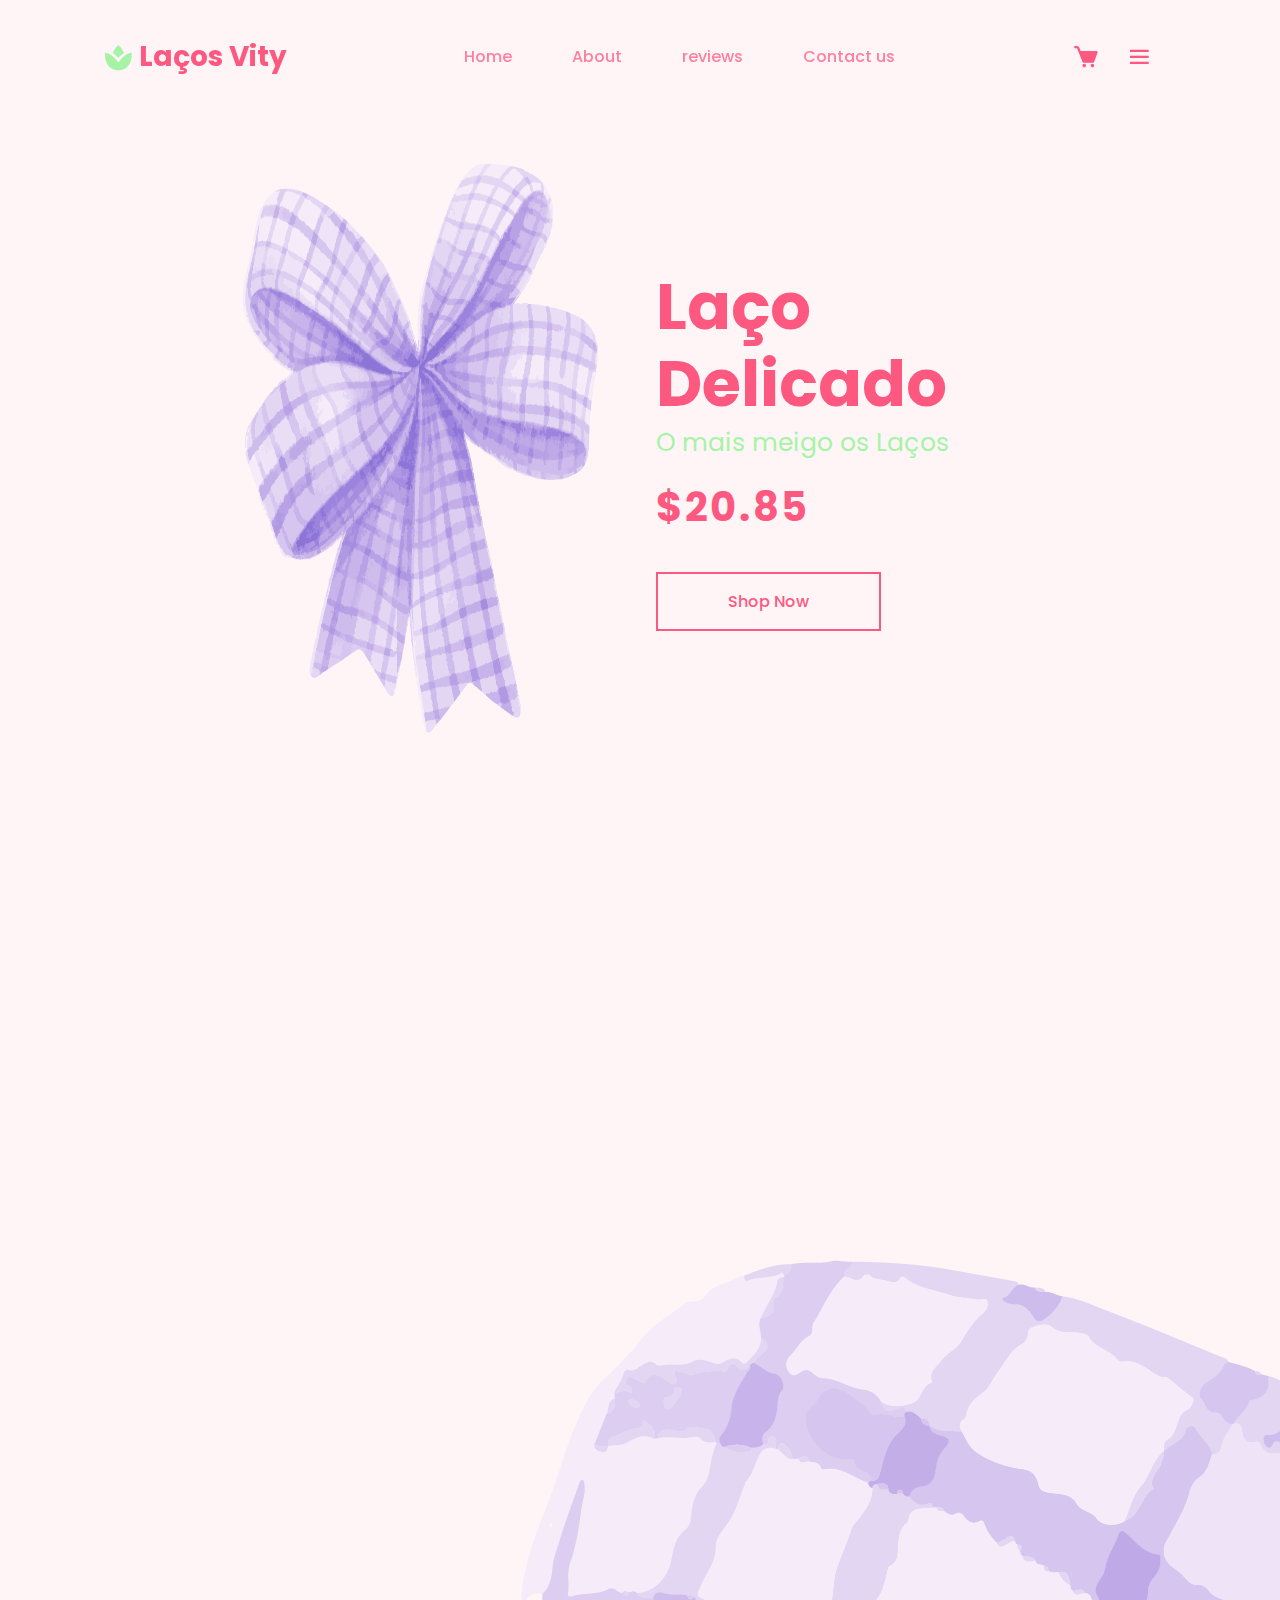
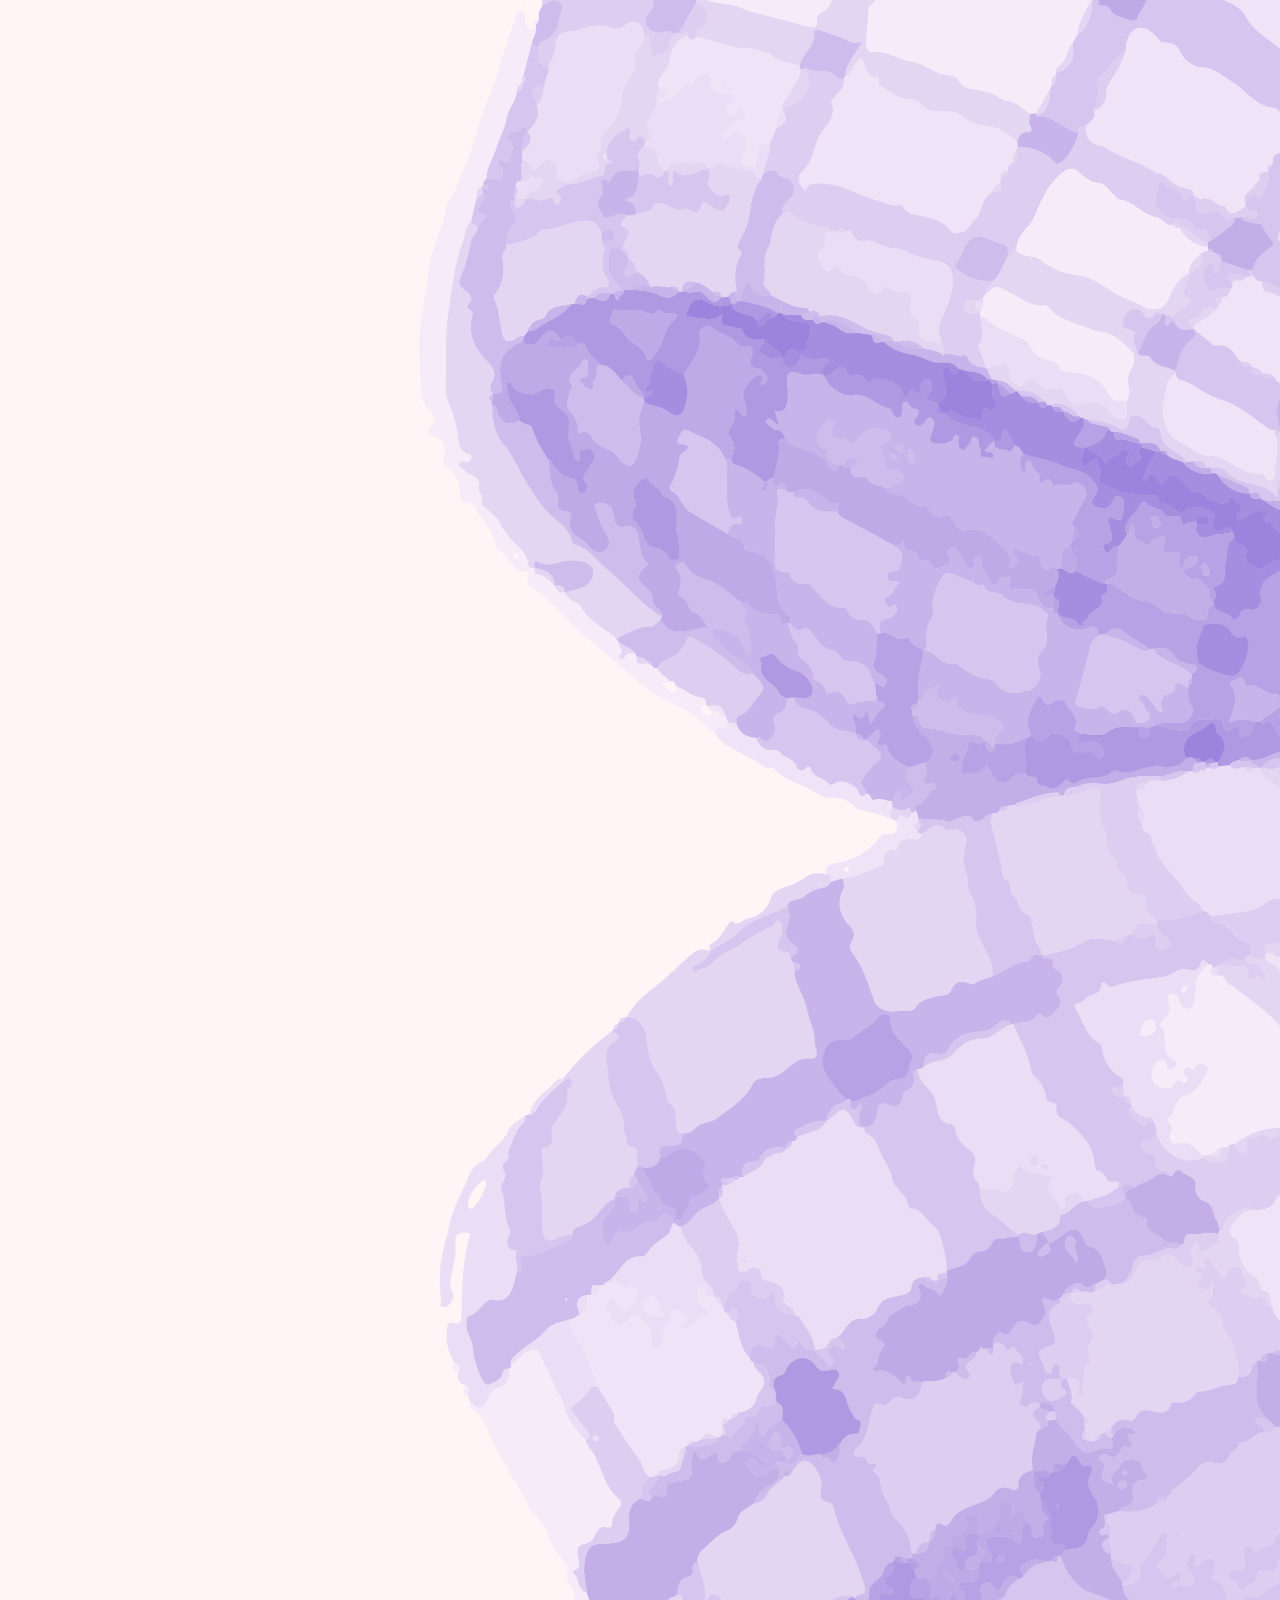
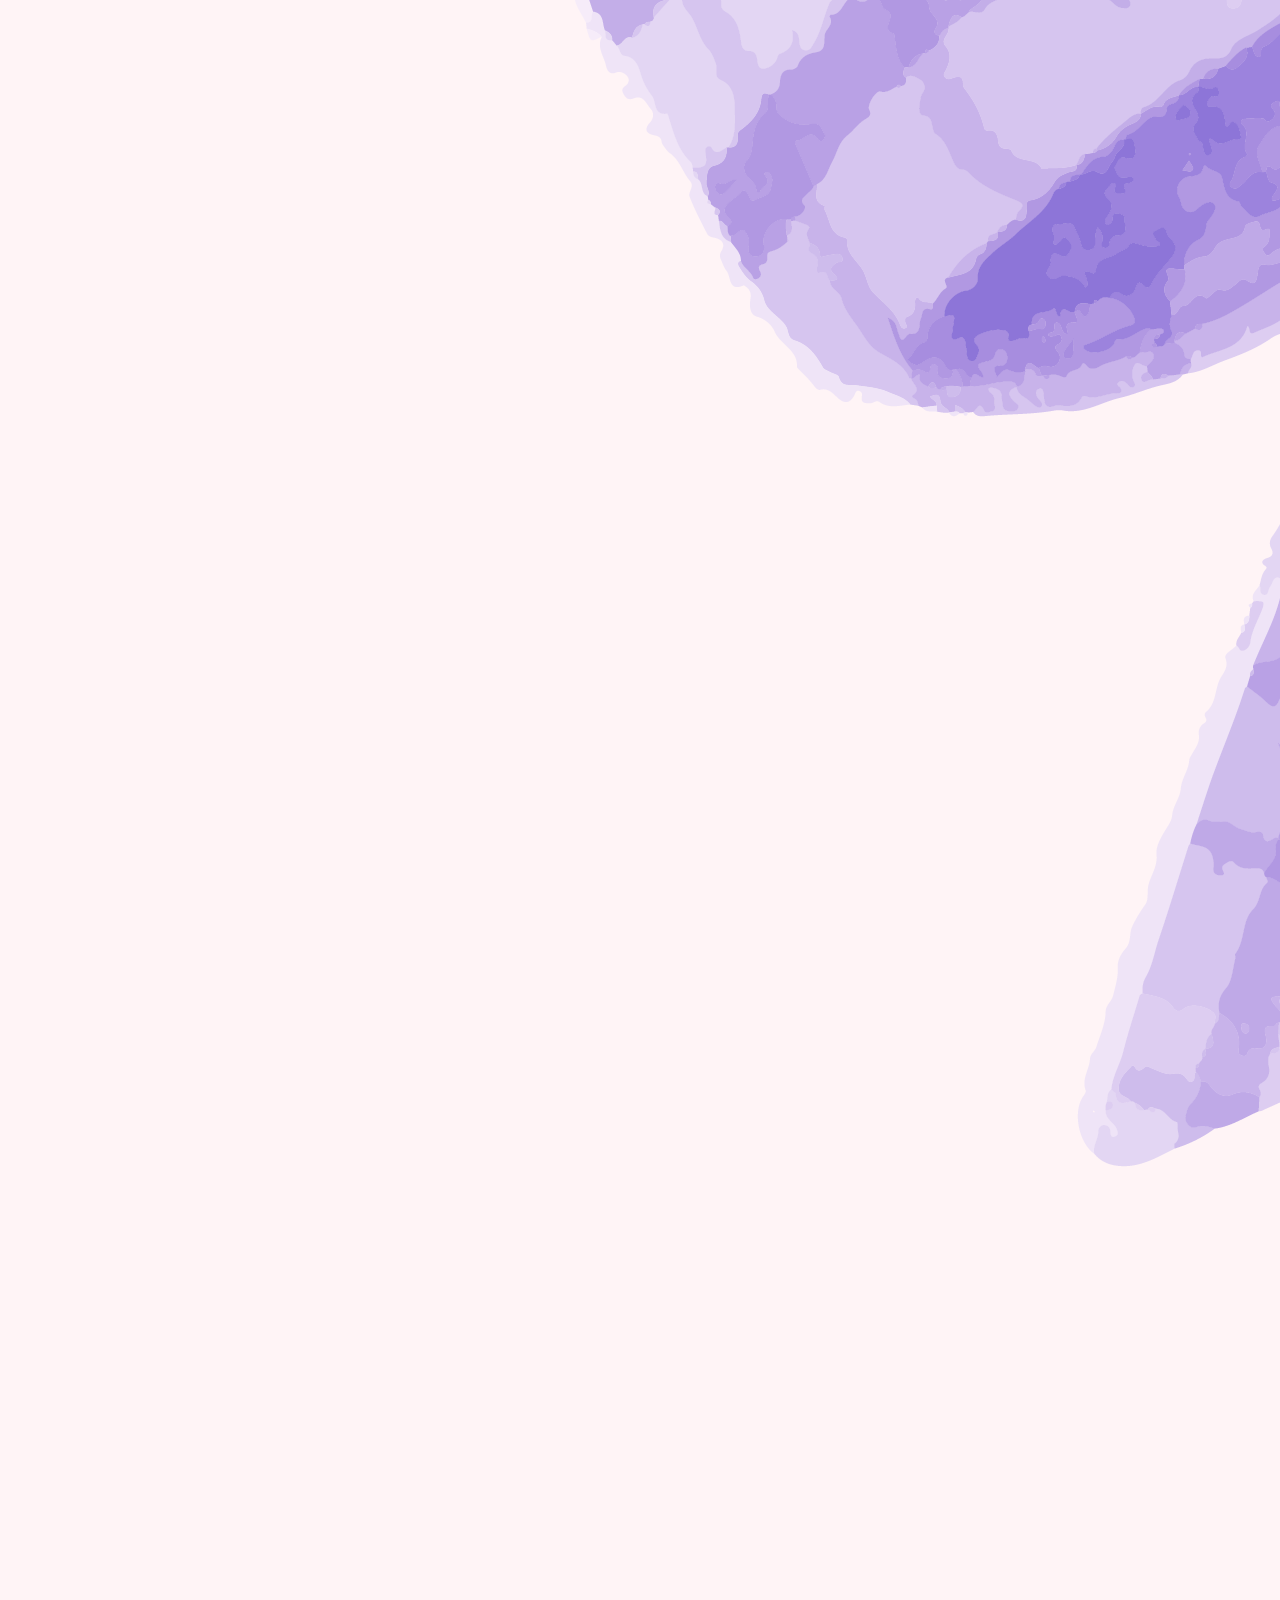
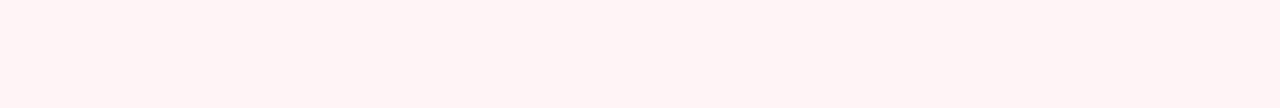
==== index.html @ 91f308d1 "vs1" ====
<!DOCTYPE html>
<html lang="en">
<head>
    <meta charset="UTF-8">
    <meta name="viewport" content="width=device-width, initial-scale=1.0">
    <link rel="stylesheet"
     href="https://cdn.jsdelivr.net/npm/boxicons@latest/css/boxicons.min.css">
    <link rel="stylesheet"
    href="https://unpkg.com/boxicons@latest/css/boxicons.min.css">
    <link rel="preconnect" href="https://fonts.googleapis.com">
    <link rel="preconnect" href="https://fonts.gstatic.com" crossorigin>
    <link href="https://fonts.googleapis.com/css2?family=Poppins:wght@300;400;500;600&display=swap" rel="stylesheet">
    <link rel="stylesheet" href="style.css">
    <title>Laços da Vity</title>
</head>
<body>
    <header> 
        <a href="#"  class="logo"><i class='bx bxs-spa'></i> Laços Vity </a>

        <ul class="navigation">
            <li><a href="#home">Home</a></li>
            <li><a href="#about">About</a></li>
            <li><a href="#services">reviews</a></li>
            <li><a href="#contact">Contact us</a></li>
        </ul>

        <div class="header-icons">
            <i class='bx bxs-cart'></i>
            <div id="menu"><i class='bx bx-menu' ></i></div>
        </div>
    </header>

    <section class="home">
        <div class="home-img">
            <img src="laço1.png" class="one">
        </div>

        <div class="home-text">
            <h1>Laço<br> Delicado</h1>
            <h5>O mais meigo os Laços</h5>
            <h3>$20.85</h3>
            <a href="#" class="btn">Shop Now</a>
        </div>
    </section>

    <div class="main">
    <div class="row">
        <li><img src="laço1.png" onclick="slider('')"></li>
    </div>
    </div>
    
</body>
</html>
---- style.css ----
*{
    margin: 0;
    padding: 0;
    box-sizing: border-box;
    font-family: 'poppins', sans-serif;
    text-decoration: none;
    list-style: none;
}

:root{
    --bg-color:var(--bgcolor) #FFF4F6;
    --tex-color: #FD587F;
    --main-color: #A5F4A6;
    --other-color: #FF809E;
    --h1-font: 4rem;
    --p-font: 1rem;

}

body{
    background-color: #fff4f6;
    color: var(--tex-color);
}

header{
    position: fixed;
    width: 100%;
    top: 0;
    right: 0;
    z-index: 1000;
    display: flex;
    align-items: center;
    justify-content: space-between;
    padding: 30px 8%;
}

.logo{
    display: flex;
    align-items: center;
    color: var(--tex-color);
    font-size: 28px;
    font-weight: bold;
}

.logo i{
    color: var(--main-color);
    font-size: 32px;
    margin-right: 5px;
}

.navigation{
    display: flex;
}

.navigation a{
    color: var(--other-color);
    font-size: var(--p-font);
    font-weight: 500;
    margin: 0 30px;
    transition: a .55s ease;
}

.navigation a:hover{
    color: var(--main-color);
}

.header-icons{
    display: flex;
    align-items: center;
}

#menu{
    font-size: 35px;
    color: var(--tex-color);
    z-index: 10001;
    cursor: pointer;
}

.header-icons i{
    margin-right: 25px;
    font-size: 28px;
    cursor: pointer;
    transition: all .5s ease;
}

.header-icons i:hover{
    transform: translateY(-5px);
    color: var(--main-color);
}

.section{
    padding: 0 15%;
}

.home{
    position: relative;
    height: 100vh;
    width: 100%;
    display: grid;
    grid-template-columns: repeat(2, 1fr);
    align-items: center;
    gap: 2rem;
}

.home-img img{
    max-width: 100%;
    height: 70vh;
    width: 70%;
    margin-left: 200px;
}

.home-text h1{
    font-size: var(--h1-font);
    line-height: 1.2;
    margin-bottom: 2px;
}

.home-text h5{
    color: #A5F4A6;
    font-size: 25px;
    font-weight: 400;
    margin-bottom: 15px;
}

.home-text h3{
    font-size: 40px;
    font-weight: 700;
    letter-spacing: 2px;
    margin-bottom: 35px;
}

.btn{
    display: inline-block;
    padding: 15px 70px;
    font-size: 16px;
    font-weight: 500;
    background: transparent;
    border: solid 2px var(--tex-color);
    transition: all 0.55s ease;
    color: var(--tex-color);
}

.btn:hover{
    background: var(--tex-color);
    border: 2px solid var(--tex-color);
    color: #A5F4A6;
}
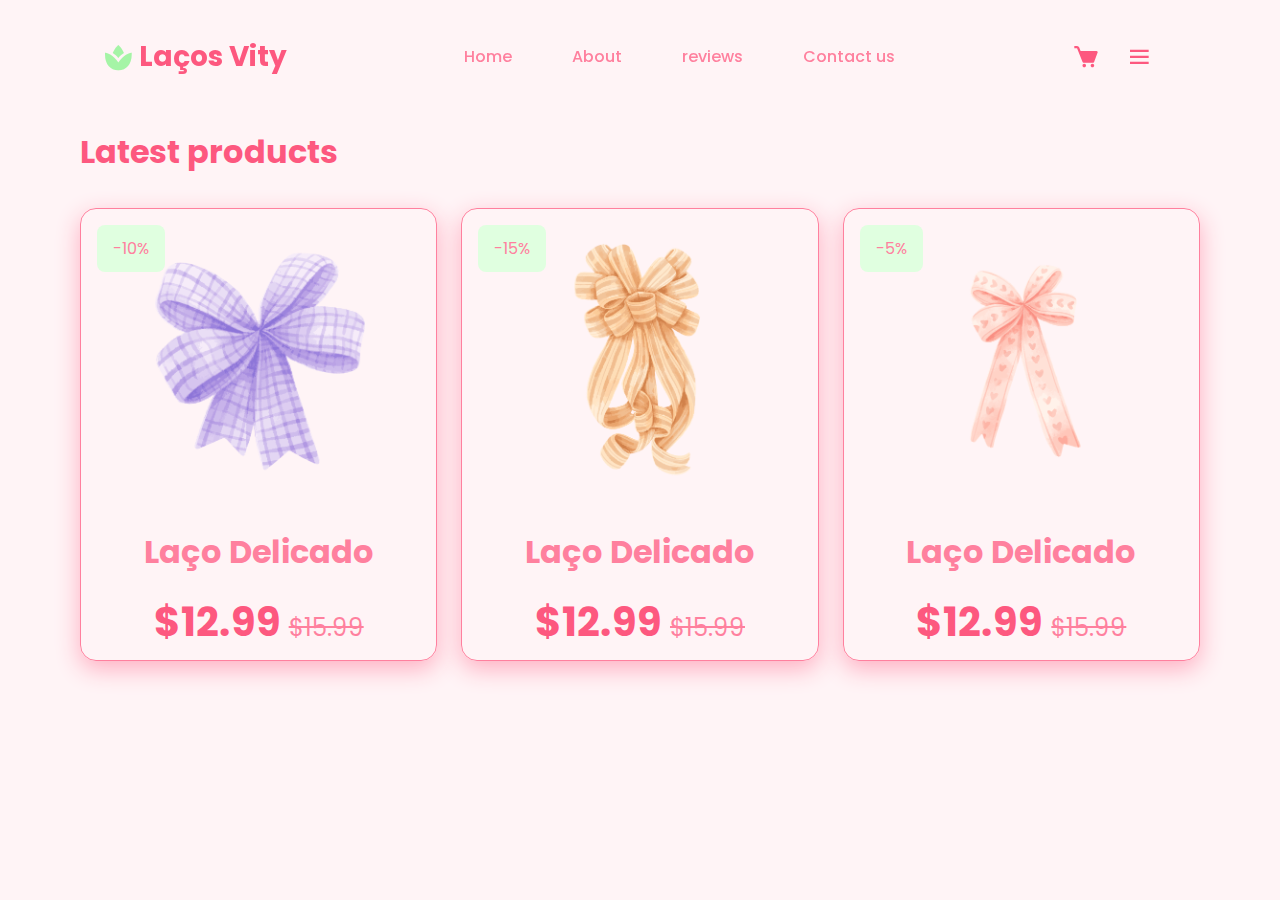
==== commit ab3ea51d: "vs2" ====
--- a/index.html
+++ b/index.html
@@ -2,6 +2,7 @@
 <html lang="en">
 <head>
     <meta charset="UTF-8">
+    <meta http-equiv="X-UA-Compatible" content="IE=edge">
     <meta name="viewport" content="width=device-width, initial-scale=1.0">
     <link rel="stylesheet"
      href="https://cdn.jsdelivr.net/npm/boxicons@latest/css/boxicons.min.css">
@@ -18,36 +19,77 @@
         <a href="#"  class="logo"><i class='bx bxs-spa'></i> Laços Vity </a>
 
         <ul class="navigation">
-            <li><a href="#home">Home</a></li>
-            <li><a href="#about">About</a></li>
-            <li><a href="#services">reviews</a></li>
-            <li><a href="#contact">Contact us</a></li>
+            <li><a href="index.html">Home</a></li>
+            <li><a href="about.html">About</a></li>
+            <li><a href="services.html">reviews</a></li>
+            <li><a href="contact.html">Contact us</a></li>
         </ul>
 
         <div class="header-icons">
             <i class='bx bxs-cart'></i>
             <div id="menu"><i class='bx bx-menu' ></i></div>
         </div>
+
     </header>
 
-    <section class="home">
-        <div class="home-img">
-            <img src="laço1.png" class="one">
+    <section class="products" id="products">
+
+        <h1 class="heading"> Latest <span>products</span> </h1>
+
+        <div class="box-container">
+            <div class="box">
+                <span class="discount">-10%</span>
+                <div class="image">
+                    <a href="lacoone.html">
+                    <img src="images/laco1.png" alt="lacinho"></a>
+                    <div class="icons2">
+                        <i class='bx bxs-heart'></i>
+                        <i class='bx bx-cart-add'></i>
+                        <i class='bx bx-share-alt'></i>
+                    </div>
+                </div>
+                <div class="content">
+                    <h3><a href="lacoone.html">Laço Delicado</a></h3>
+                    <div class="price"> $12.99 <span>$15.99</span></div>
+                </div>
+            </div>
+
+            <div class="box">
+                <span class="discount">-15%</span>
+                <div class="image">
+                    <a href="lacoone.html">
+                    <img src="images/laco2.png" alt="lacinho"></a>
+                    <div class="icons2">
+                        <i class='bx bxs-heart'></i>
+                       <i class='bx bx-cart-add'></i>
+                        <i class='bx bx-share-alt'></i>
+                    </div>
+                </div>
+                <div class="content">
+                    <h3><a href="lacoone.html">Laço Delicado</a></h3>
+                    <div class="price"> $12.99 <span>$15.99</span></div>
+                </div>
+            </div>
+
+            <div class="box">
+                <span class="discount">-5%</span>
+                <div class="image">
+                    <a href="lacoone.html">
+                    <img src="images/laco3.png" alt="lacinho"></a>
+                    <div class="icons2">
+                        <i class='bx bxs-heart'></i>
+                        <i class='bx bx-cart-add'></i>
+                        <i class='bx bx-share-alt'></i>
+                    </div>
+                </div>
+                <div class="content">
+                    <h3><a href="lacoone.html">Laço Delicado</a></h3>
+                    <div class="price"> $12.99 <span>$15.99</span></div>
+                </div>
+            </div>
+
         </div>
 
-        <div class="home-text">
-            <h1>Laço<br> Delicado</h1>
-            <h5>O mais meigo os Laços</h5>
-            <h3>$20.85</h3>
-            <a href="#" class="btn">Shop Now</a>
-        </div>
     </section>
-
-    <div class="main">
-    <div class="row">
-        <li><img src="laço1.png" onclick="slider('')"></li>
-    </div>
-    </div>
-    
 </body>
 </html>--- a/style.css
+++ b/style.css
@@ -57,7 +57,7 @@
     font-size: var(--p-font);
     font-weight: 500;
     margin: 0 30px;
-    transition: a .55s ease;
+    transition: all .5s ease;
 }
 
 .navigation a:hover{
@@ -144,4 +144,173 @@
     background: var(--tex-color);
     border: 2px solid var(--tex-color);
     color: #A5F4A6;
-}+}
+
+.main{
+    position: absolute;
+    top: 50%;
+    left: 3%;
+    transform: translateY(-50%);
+    display: flex;
+    flex-direction: column;
+    justify-content: center;
+    align-items: center;
+    gap: 2rem;
+}
+
+.main li img{
+    width: 50px;
+    height: auto;
+    max-width: 100%;
+}
+
+.row{
+    background: var(--main-color);
+    height: 70px;
+    width: 70px;
+    border-radius: 50%;
+    justify-content: center;
+    transition: all .5s ease;
+    cursor: pointer;
+    display: inline-flex;
+    align-items: center;
+}
+
+.row:hover{
+    transform: translateY(-8px);
+}
+
+.row2{
+    background: var(--tex-color);
+    height: 70px;
+    width: 70px;
+    border-radius: 50%;
+    justify-content: center;
+    transition: all .5s ease;
+    cursor: pointer;
+    display: inline-flex;
+    align-items: center;
+    transform: translateY(0);
+}
+
+.row2:hover{
+    transform: translateY(-8px);
+}
+
+.row3{
+    background: #C3AEE8;
+    height: 70px;
+    width: 70px;
+    border-radius: 50%;
+    justify-content: center;
+    transition: all .5s ease;
+    cursor: pointer;
+    display: inline-flex;
+    align-items: center;
+}
+
+.row3:hover{
+    transform: translateY(-8px);
+}
+
+.heading{
+    padding-top: 8rem; 
+    padding-left: 5rem;
+}
+
+.products .box-container{
+    display: flex;
+    flex-wrap: wrap;
+    gap: 1.5rem;
+    padding-inline: 5rem;
+    padding-top: 2rem;
+}
+
+.products .box-container .box{
+    flex: 1rem ;
+    box-shadow: 0 .5rem 1.5rem #ffaec1;
+    border-radius: 1rem;
+    border: .1rem solid #FF809E;
+    position: relative;
+}
+
+.products .box-container .box .discount{
+    position: absolute;
+    top: 1rem; left: 1rem;
+    padding: .7rem 1rem;
+    font-size: 1rem;
+    color: var(--other-color);
+    background: #e0ffe0;
+    z-index: 1;
+    border-radius: .5rem;
+}
+
+.products .box-container .box .image{
+    position: relative;
+    text-align: center;
+    padding-top: 2rem;
+    padding-bottom: 2rem;
+    padding-left: .5rem;
+    padding-right: .5rem;
+    overflow: hidden;
+}
+
+.products .box-container .box .image img{
+    height: 15rem;
+}
+
+.products .box-container .box:hover .image img{
+    transform: scale(1.1);
+}
+
+.products .box-container .box .icons2{
+    position: absolute;
+    bottom: -7rem; left: 0; right: 0;
+    display: flex;
+}
+
+.products .box-container .box:hover .icons2{
+    bottom: 0;
+}
+
+.products .box-container .box .icons2 i{
+    height: 5rem;
+    line-height: 5rem;
+    font-size: 2rem;
+    width: 50%;
+    background: var(--tex-color);
+    color: #FFF4F6;
+}
+
+.products .box-container .box .icons2 i:hover {
+    background: #A5F4A6;
+}
+
+.products .box-container .box .content{
+    padding: .5rem;
+    text-align: center;
+}
+
+.products .box-container .box .content a{
+    font-size: 2rem;
+    color: var(--other-color);
+    transition: all .5s ease;
+}
+
+.products .box-container .box .content a:hover{
+    color: var(--main-color);
+}
+
+.products .box-container .box .content .price{
+    font-size: 2.5rem;
+    color: var(--tex-color);
+    font-weight: bolder;
+    padding-top: 1rem;
+}
+
+.products .box-container .box .content span{
+    font-size: 1.5rem;
+    color: var(--other-color);
+    font-weight: lighter;
+    text-decoration: line-through;
+}
